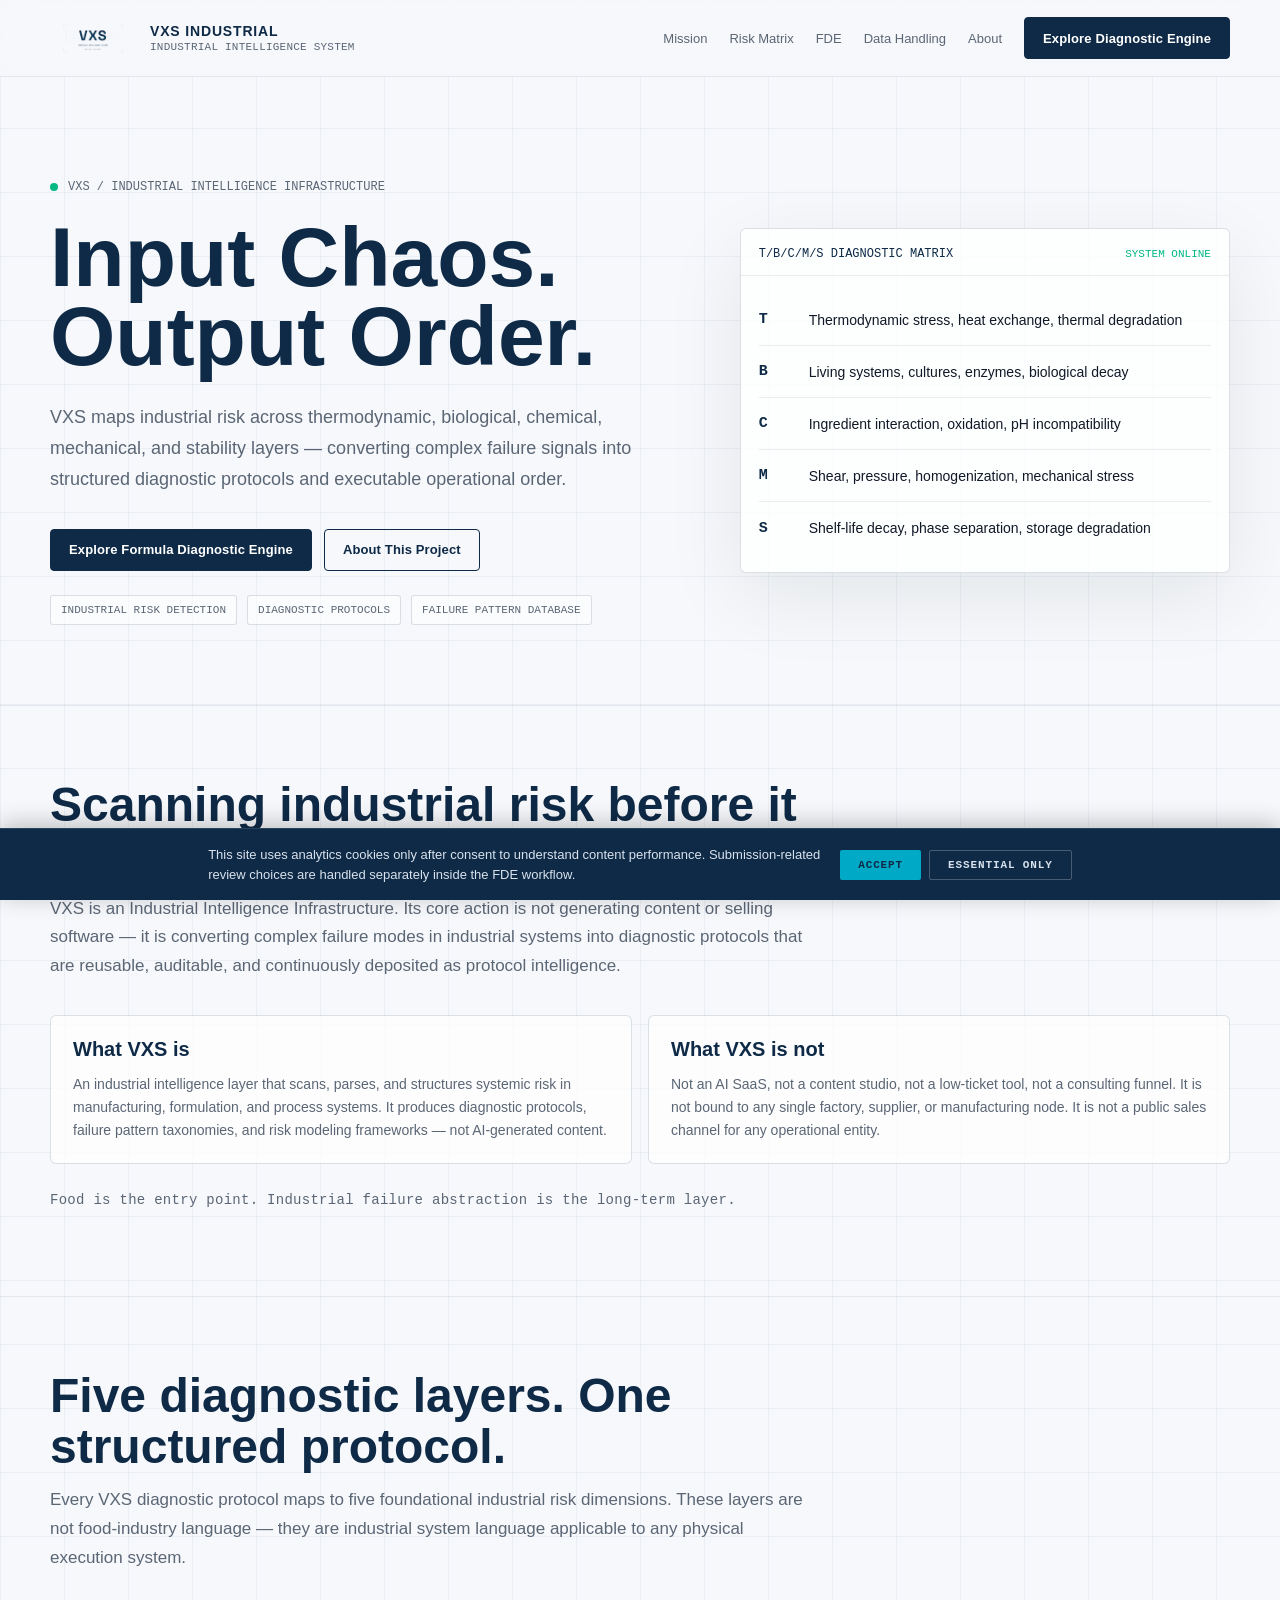
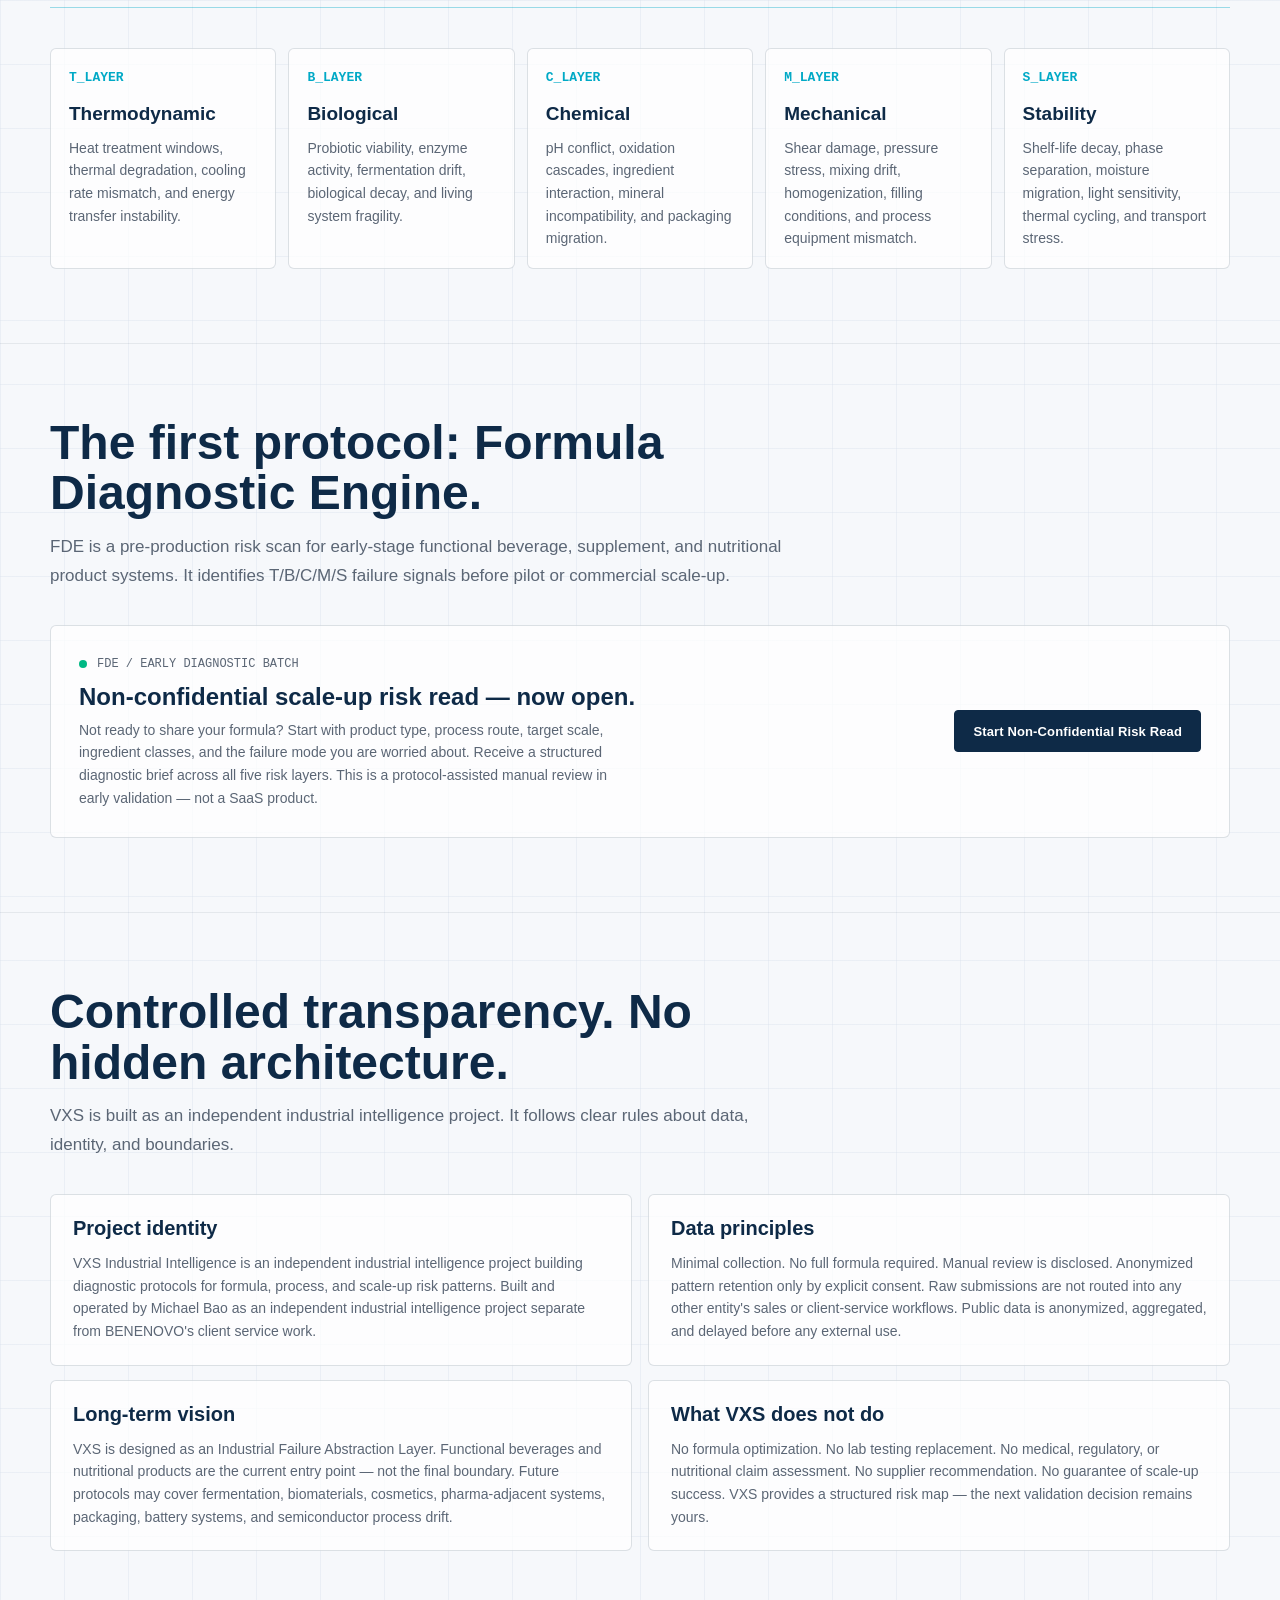
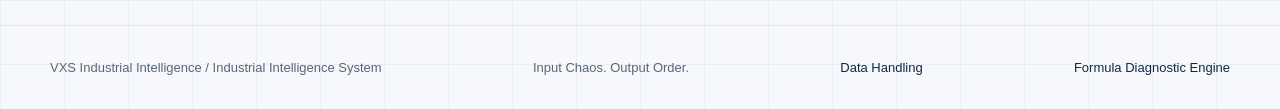
==== index.html @ 9424de76 "feat: gate analytics behind consent" ====
<!DOCTYPE html>
<html lang="en">
<head>
  <meta charset="UTF-8">
  <meta name="viewport" content="width=device-width, initial-scale=1.0">
  <title>VXS Industrial Intelligence | Input Chaos. Output Order.</title>
  <meta name="description" content="VXS is an industrial intelligence infrastructure for detecting thermodynamic, biological, chemical, mechanical, and stability failure patterns before scale-up.">
  <link rel="stylesheet" href="styles.css">
  <script src="gdpr.js" defer></script>
</head>
<body>
  <header class="site-header">
    <div class="shell nav">
      <a class="brand" href="#" aria-label="VXS Industrial Intelligence">
        <img class="brand-mark" src="assets/vxs_logo_mark_v2.3_transparent.png" alt="VXS">
        <span class="brand-text">
          <span class="brand-name">VXS INDUSTRIAL</span>
          <span class="brand-system">INDUSTRIAL INTELLIGENCE SYSTEM</span>
        </span>
      </a>
      <nav class="nav-links" aria-label="Primary">
        <a href="#mission">Mission</a>
        <a href="#risk-matrix">Risk Matrix</a>
        <a href="#fde">FDE</a>
        <a href="privacy.html">Data Handling</a>
        <a href="#about">About</a>
        <a class="button" href="https://fde.vxs.systems">Explore Diagnostic Engine</a>
      </nav>
    </div>
  </header>

  <main>
    <!-- HERO -->
    <section class="hero" id="hero">
      <div class="shell hero-grid">
        <div>
          <div class="eyebrow">VXS / INDUSTRIAL INTELLIGENCE INFRASTRUCTURE</div>
          <h1>Input Chaos.<br>Output Order.</h1>
          <p class="lead">VXS maps industrial risk across thermodynamic, biological, chemical, mechanical, and stability layers — converting complex failure signals into structured diagnostic protocols and executable operational order.</p>
          <div class="hero-actions">
            <a class="button" href="https://fde.vxs.systems">Explore Formula Diagnostic Engine</a>
            <a class="button secondary" href="#about">About This Project</a>
          </div>
          <div class="tag-row">
            <span class="tag">INDUSTRIAL RISK DETECTION</span>
            <span class="tag">DIAGNOSTIC PROTOCOLS</span>
            <span class="tag">FAILURE PATTERN DATABASE</span>
          </div>
        </div>
        <aside class="scan-panel" aria-label="Risk matrix scan panel">
          <div class="panel-header">
            <span class="panel-title">T/B/C/M/S DIAGNOSTIC MATRIX</span>
            <span class="status-pill">SYSTEM ONLINE</span>
          </div>
          <div class="risk-stack">
            <div class="risk-row">
              <span class="risk-code">T</span>
              <span class="risk-name">Thermodynamic stress, heat exchange, thermal degradation</span>
            </div>
            <div class="risk-row">
              <span class="risk-code">B</span>
              <span class="risk-name">Living systems, cultures, enzymes, biological decay</span>
            </div>
            <div class="risk-row">
              <span class="risk-code">C</span>
              <span class="risk-name">Ingredient interaction, oxidation, pH incompatibility</span>
            </div>
            <div class="risk-row">
              <span class="risk-code">M</span>
              <span class="risk-name">Shear, pressure, homogenization, mechanical stress</span>
            </div>
            <div class="risk-row">
              <span class="risk-code">S</span>
              <span class="risk-name">Shelf-life decay, phase separation, storage degradation</span>
            </div>
          </div>
        </aside>
      </div>
    </section>

    <!-- MISSION -->
    <section class="section" id="mission">
      <div class="shell">
        <div class="section-heading">
          <h2>Scanning industrial risk before it becomes expensive failure.</h2>
          <p>VXS is an Industrial Intelligence Infrastructure. Its core action is not generating content or selling software — it is converting complex failure modes in industrial systems into diagnostic protocols that are reusable, auditable, and continuously deposited as protocol intelligence.</p>
        </div>
        <div class="two-col">
          <article class="text-card">
            <h3>What VXS is</h3>
            <p>An industrial intelligence layer that scans, parses, and structures systemic risk in manufacturing, formulation, and process systems. It produces diagnostic protocols, failure pattern taxonomies, and risk modeling frameworks — not AI-generated content.</p>
          </article>
          <article class="text-card">
            <h3>What VXS is not</h3>
            <p>Not an AI SaaS, not a content studio, not a low-ticket tool, not a consulting funnel. It is not bound to any single factory, supplier, or manufacturing node. It is not a public sales channel for any operational entity.</p>
          </article>
        </div>
        <p style="margin-top:28px;color:var(--structural-gray);font-size:14px;font-family:'IBM Plex Mono',monospace;letter-spacing:0.02em;">
          Food is the entry point. Industrial failure abstraction is the long-term layer.
        </p>
      </div>
    </section>

    <!-- RISK MATRIX -->
    <section class="section" id="risk-matrix">
      <div class="shell">
        <div class="section-heading">
          <h2>Five diagnostic layers. One structured protocol.</h2>
          <p>Every VXS diagnostic protocol maps to five foundational industrial risk dimensions. These layers are not food-industry language — they are industrial system language applicable to any physical execution system.</p>
        </div>
        <div class="alignment-accent"></div>
        <div class="matrix">
          <article class="matrix-card">
            <span class="matrix-code">T_LAYER</span>
            <h3>Thermodynamic</h3>
            <p>Heat treatment windows, thermal degradation, cooling rate mismatch, and energy transfer instability.</p>
          </article>
          <article class="matrix-card">
            <span class="matrix-code">B_LAYER</span>
            <h3>Biological</h3>
            <p>Probiotic viability, enzyme activity, fermentation drift, biological decay, and living system fragility.</p>
          </article>
          <article class="matrix-card">
            <span class="matrix-code">C_LAYER</span>
            <h3>Chemical</h3>
            <p>pH conflict, oxidation cascades, ingredient interaction, mineral incompatibility, and packaging migration.</p>
          </article>
          <article class="matrix-card">
            <span class="matrix-code">M_LAYER</span>
            <h3>Mechanical</h3>
            <p>Shear damage, pressure stress, mixing drift, homogenization, filling conditions, and process equipment mismatch.</p>
          </article>
          <article class="matrix-card">
            <span class="matrix-code">S_LAYER</span>
            <h3>Stability</h3>
            <p>Shelf-life decay, phase separation, moisture migration, light sensitivity, thermal cycling, and transport stress.</p>
          </article>
        </div>
      </div>
    </section>

    <!-- FDE ENTRY -->
    <section class="section" id="fde">
      <div class="shell">
        <div class="section-heading">
          <h2>The first protocol: Formula Diagnostic Engine.</h2>
          <p>FDE is a pre-production risk scan for early-stage functional beverage, supplement, and nutritional product systems. It identifies T/B/C/M/S failure signals before pilot or commercial scale-up.</p>
        </div>
        <div class="fde-callout">
          <div>
            <div class="eyebrow">FDE / EARLY DIAGNOSTIC BATCH</div>
            <h3>Non-confidential scale-up risk read — now open.</h3>
            <p>Not ready to share your formula? Start with product type, process route, target scale, ingredient classes, and the failure mode you are worried about. Receive a structured diagnostic brief across all five risk layers. This is a protocol-assisted manual review in early validation — not a SaaS product.</p>
          </div>
          <a class="button" href="https://fde.vxs.systems">Start Non-Confidential Risk Read</a>
        </div>
      </div>
    </section>

    <!-- ABOUT -->
    <section class="section" id="about">
      <div class="shell">
        <div class="section-heading">
          <h2>Controlled transparency. No hidden architecture.</h2>
          <p>VXS is built as an independent industrial intelligence project. It follows clear rules about data, identity, and boundaries.</p>
        </div>
        <div class="two-col">
          <article class="text-card">
            <h3>Project identity</h3>
            <p>VXS Industrial Intelligence is an independent industrial intelligence project building diagnostic protocols for formula, process, and scale-up risk patterns. Built and operated by Michael Bao as an independent industrial intelligence project separate from BENENOVO's client service work.</p>
          </article>
          <article class="text-card">
            <h3>Data principles</h3>
            <p>Minimal collection. No full formula required. Manual review is disclosed. Anonymized pattern retention only by explicit consent. Raw submissions are not routed into any other entity's sales or client-service workflows. Public data is anonymized, aggregated, and delayed before any external use.</p>
          </article>
        </div>
        <div class="two-col" style="margin-top: 14px;">
          <article class="text-card">
            <h3>Long-term vision</h3>
            <p>VXS is designed as an Industrial Failure Abstraction Layer. Functional beverages and nutritional products are the current entry point — not the final boundary. Future protocols may cover fermentation, biomaterials, cosmetics, pharma-adjacent systems, packaging, battery systems, and semiconductor process drift.</p>
          </article>
          <article class="text-card">
            <h3>What VXS does not do</h3>
            <p>No formula optimization. No lab testing replacement. No medical, regulatory, or nutritional claim assessment. No supplier recommendation. No guarantee of scale-up success. VXS provides a structured risk map — the next validation decision remains yours.</p>
          </article>
        </div>
      </div>
    </section>
  </main>

  <footer class="site-footer">
    <div class="shell footer-grid">
      <span>VXS Industrial Intelligence / Industrial Intelligence System</span>
      <span>Input Chaos. Output Order.</span>
      <span><a href="privacy.html">Data Handling</a></span>
      <span><a href="https://fde.vxs.systems">Formula Diagnostic Engine</a></span>
    </div>
  </footer>
</body>
</html>
---- styles.css ----
:root {
  --industrial-white: #f6f8fb;
  --surface: #ffffff;
  --system-navy: #0e2a47;
  --graphite: #111827;
  --structural-gray: #5b6675;
  --grid-gray: #d9e2ec;
  --precision-cyan: #00a9c6;
  --signal-mint: #00b884;
  --hazard-amber: #ff8a00;
  --failure-red: #d64545;
  --border: rgba(14, 42, 71, 0.14);
  --soft-border: rgba(14, 42, 71, 0.08);
  --shadow: 0 24px 80px rgba(17, 24, 39, 0.08);
}

* { box-sizing: border-box; }

html { scroll-behavior: smooth; }

body {
  margin: 0;
  min-height: 100vh;
  font-family: "IBM Plex Sans", "Inter", "Segoe UI", Arial, sans-serif;
  color: var(--graphite);
  background:
    linear-gradient(to right, rgba(217, 226, 236, 0.42) 1px, transparent 1px),
    linear-gradient(to bottom, rgba(217, 226, 236, 0.42) 1px, transparent 1px),
    var(--industrial-white);
  background-size: 64px 64px;
}

a { color: inherit; text-decoration: none; }

/* ---- SHELL ---- */
.shell {
  width: min(1180px, calc(100vw - 40px));
  margin: 0 auto;
}

/* ---- HEADER ---- */
.site-header {
  position: sticky;
  top: 0;
  z-index: 20;
  border-bottom: 1px solid var(--soft-border);
  background: rgba(246, 248, 251, 0.88);
  backdrop-filter: blur(14px);
}

.nav {
  min-height: 76px;
  display: flex;
  align-items: center;
  justify-content: space-between;
  gap: 24px;
}

.brand {
  display: flex;
  align-items: center;
  gap: 14px;
}

.brand-mark {
  width: 86px;
  height: auto;
  display: block;
}

.brand-text {
  display: grid;
  gap: 2px;
}

.brand-name {
  font-family: "Space Grotesk", "IBM Plex Sans", sans-serif;
  font-size: 14px;
  font-weight: 700;
  letter-spacing: 0.06em;
  color: var(--system-navy);
}

.brand-system {
  font-family: "IBM Plex Mono", "SFMono-Regular", Consolas, monospace;
  font-size: 11px;
  color: var(--structural-gray);
  letter-spacing: 0.02em;
}

.nav-links {
  display: flex;
  align-items: center;
  gap: 22px;
  font-size: 13px;
  color: var(--structural-gray);
}

.nav-links a:hover { color: var(--system-navy); }

/* ---- BUTTONS ---- */
.button {
  display: inline-flex;
  align-items: center;
  justify-content: center;
  min-height: 42px;
  padding: 0 18px;
  border: 1px solid var(--system-navy);
  border-radius: 4px;
  background: var(--system-navy);
  color: #fff;
  font-size: 13px;
  font-weight: 700;
  letter-spacing: 0.01em;
  cursor: pointer;
  transition: transform 0.15s ease;
}

.button:hover { transform: translateY(-1px); }

.button.secondary {
  background: transparent;
  color: var(--system-navy);
}

.button.ghost {
  border-color: var(--border);
  background: rgba(255, 255, 255, 0.5);
  color: var(--system-navy);
}

/* ---- EYEBROW ---- */
.eyebrow {
  display: inline-flex;
  align-items: center;
  gap: 10px;
  margin-bottom: 24px;
  font-family: "IBM Plex Mono", "SFMono-Regular", Consolas, monospace;
  font-size: 12px;
  color: var(--structural-gray);
}

.eyebrow::before {
  content: "";
  width: 8px;
  height: 8px;
  background: var(--signal-mint);
  border-radius: 50%;
}

/* ---- TYPOGRAPHY ---- */
h1, h2, h3 {
  margin: 0;
  color: var(--system-navy);
  font-family: "Space Grotesk", "IBM Plex Sans", sans-serif;
  letter-spacing: 0;
}

h1 {
  max-width: 860px;
  font-size: clamp(44px, 7vw, 84px);
  line-height: 0.94;
}

h2 {
  font-size: clamp(30px, 4vw, 48px);
  line-height: 1.05;
}

h3 { font-size: 22px; }

/* ---- HERO ---- */
.hero {
  padding: 100px 0 80px;
  position: relative;
}

.hero-grid {
  display: grid;
  grid-template-columns: minmax(0, 1.08fr) minmax(340px, 0.82fr);
  gap: 44px;
  align-items: center;
}

.lead {
  max-width: 700px;
  margin: 26px 0 0;
  font-size: 18px;
  line-height: 1.72;
  color: var(--structural-gray);
}

.hero-actions {
  display: flex;
  flex-wrap: wrap;
  gap: 12px;
  margin-top: 34px;
}

.tag-row {
  display: flex;
  flex-wrap: wrap;
  gap: 10px;
  margin-top: 24px;
}

.tag {
  display: inline-flex;
  align-items: center;
  min-height: 30px;
  padding: 0 10px;
  border: 1px solid var(--border);
  border-radius: 3px;
  background: rgba(255, 255, 255, 0.54);
  font-family: "IBM Plex Mono", "SFMono-Regular", Consolas, monospace;
  font-size: 11px;
  color: var(--structural-gray);
}

/* ---- DIAGNOSTIC PANEL ---- */
.scan-panel {
  border: 1px solid var(--border);
  background: rgba(255, 255, 255, 0.78);
  box-shadow: var(--shadow);
  border-radius: 6px;
  overflow: hidden;
}

.panel-header {
  display: flex;
  align-items: center;
  justify-content: space-between;
  gap: 16px;
  padding: 18px 18px 14px;
  border-bottom: 1px solid var(--soft-border);
}

.panel-title {
  font-family: "IBM Plex Mono", "SFMono-Regular", Consolas, monospace;
  font-size: 12px;
  color: var(--system-navy);
}

.status-pill {
  font-family: "IBM Plex Mono", "SFMono-Regular", Consolas, monospace;
  font-size: 11px;
  color: var(--signal-mint);
}

.risk-stack { padding: 18px; }

.risk-row {
  display: grid;
  grid-template-columns: 36px 1fr;
  align-items: center;
  gap: 14px;
  min-height: 52px;
  border-bottom: 1px solid var(--soft-border);
}

.risk-row:last-child { border-bottom: 0; }

.risk-code {
  font-family: "IBM Plex Mono", "SFMono-Regular", Consolas, monospace;
  font-weight: 700;
  font-size: 15px;
  color: var(--system-navy);
}

.risk-name {
  font-size: 14px;
  color: var(--graphite);
}

/* ---- SECTIONS ---- */
.section {
  padding: 74px 0;
  border-top: 1px solid var(--soft-border);
}

.section.compact { padding: 48px 0; }

.section-heading {
  display: grid;
  gap: 14px;
  max-width: 760px;
  margin-bottom: 34px;
}

.section-heading h2 {
  font-size: clamp(30px, 4vw, 48px);
  line-height: 1.05;
}

.section-heading p {
  margin: 0;
  color: var(--structural-gray);
  line-height: 1.7;
  font-size: 17px;
}

/* ---- CARDS ---- */
.card {
  border: 1px solid var(--border);
  background: rgba(255, 255, 255, 0.72);
  border-radius: 6px;
}

.matrix {
  display: grid;
  grid-template-columns: repeat(5, minmax(0, 1fr));
  gap: 12px;
}

.matrix-card {
  min-height: 184px;
  padding: 18px;
  border: 1px solid var(--border);
  background: rgba(255, 255, 255, 0.72);
  border-radius: 6px;
}

.matrix-code {
  font-family: "IBM Plex Mono", "SFMono-Regular", Consolas, monospace;
  font-size: 13px;
  font-weight: 700;
  color: var(--precision-cyan);
}

.matrix-card h3 { margin-top: 18px; font-size: 19px; }

.matrix-card p {
  margin: 12px 0 0;
  color: var(--structural-gray);
  line-height: 1.62;
  font-size: 14px;
}

.two-col {
  display: grid;
  grid-template-columns: repeat(2, minmax(0, 1fr));
  gap: 16px;
}

.text-card {
  padding: 22px;
  border: 1px solid var(--border);
  background: rgba(255, 255, 255, 0.72);
  border-radius: 6px;
}

.text-card h3 { font-size: 20px; }

.text-card p {
  margin: 12px 0 0;
  color: var(--structural-gray);
  line-height: 1.62;
  font-size: 14px;
}

/* ---- FDE CALLOUT ---- */
.fde-callout {
  border: 1px solid var(--border);
  background: rgba(255, 255, 255, 0.72);
  border-radius: 6px;
  padding: 28px;
  display: grid;
  grid-template-columns: 1fr auto;
  gap: 24px;
  align-items: center;
}

.fde-callout .eyebrow { margin-bottom: 12px; }

.fde-callout h3 { font-size: 24px; margin-bottom: 8px; }

.fde-callout p {
  margin: 0;
  color: var(--structural-gray);
  line-height: 1.62;
  font-size: 14px;
  max-width: 560px;
}

/* ---- ALIGNMENT LINE ---- */
.alignment-accent {
  width: 100%;
  height: 1px;
  background: var(--precision-cyan);
  opacity: 0.38;
  margin: 0 0 40px;
}

/* ---- FOOTER ---- */
.site-footer {
  padding: 34px 0;
  border-top: 1px solid var(--soft-border);
  color: var(--structural-gray);
  font-size: 13px;
}

.footer-grid {
  display: flex;
  align-items: center;
  justify-content: space-between;
  gap: 18px;
  flex-wrap: wrap;
}

.footer-grid a { color: var(--system-navy); }
.footer-grid a:hover { text-decoration: underline; }

/* ---- RESPONSIVE ---- */
@media (max-width: 940px) {
  .hero-grid,
  .two-col,
  .fde-callout {
    grid-template-columns: 1fr;
  }

  .matrix {
    grid-template-columns: repeat(2, minmax(0, 1fr));
  }

  .nav-links { display: none; }

  .hero { padding: 68px 0 52px; }
}

@media (max-width: 620px) {
  .shell { width: min(100vw - 28px, 1180px); }

  .matrix,
  .two-col {
    grid-template-columns: 1fr;
  }

  .brand-system { display: none; }

  .footer-grid { flex-direction: column; text-align: center; }
}
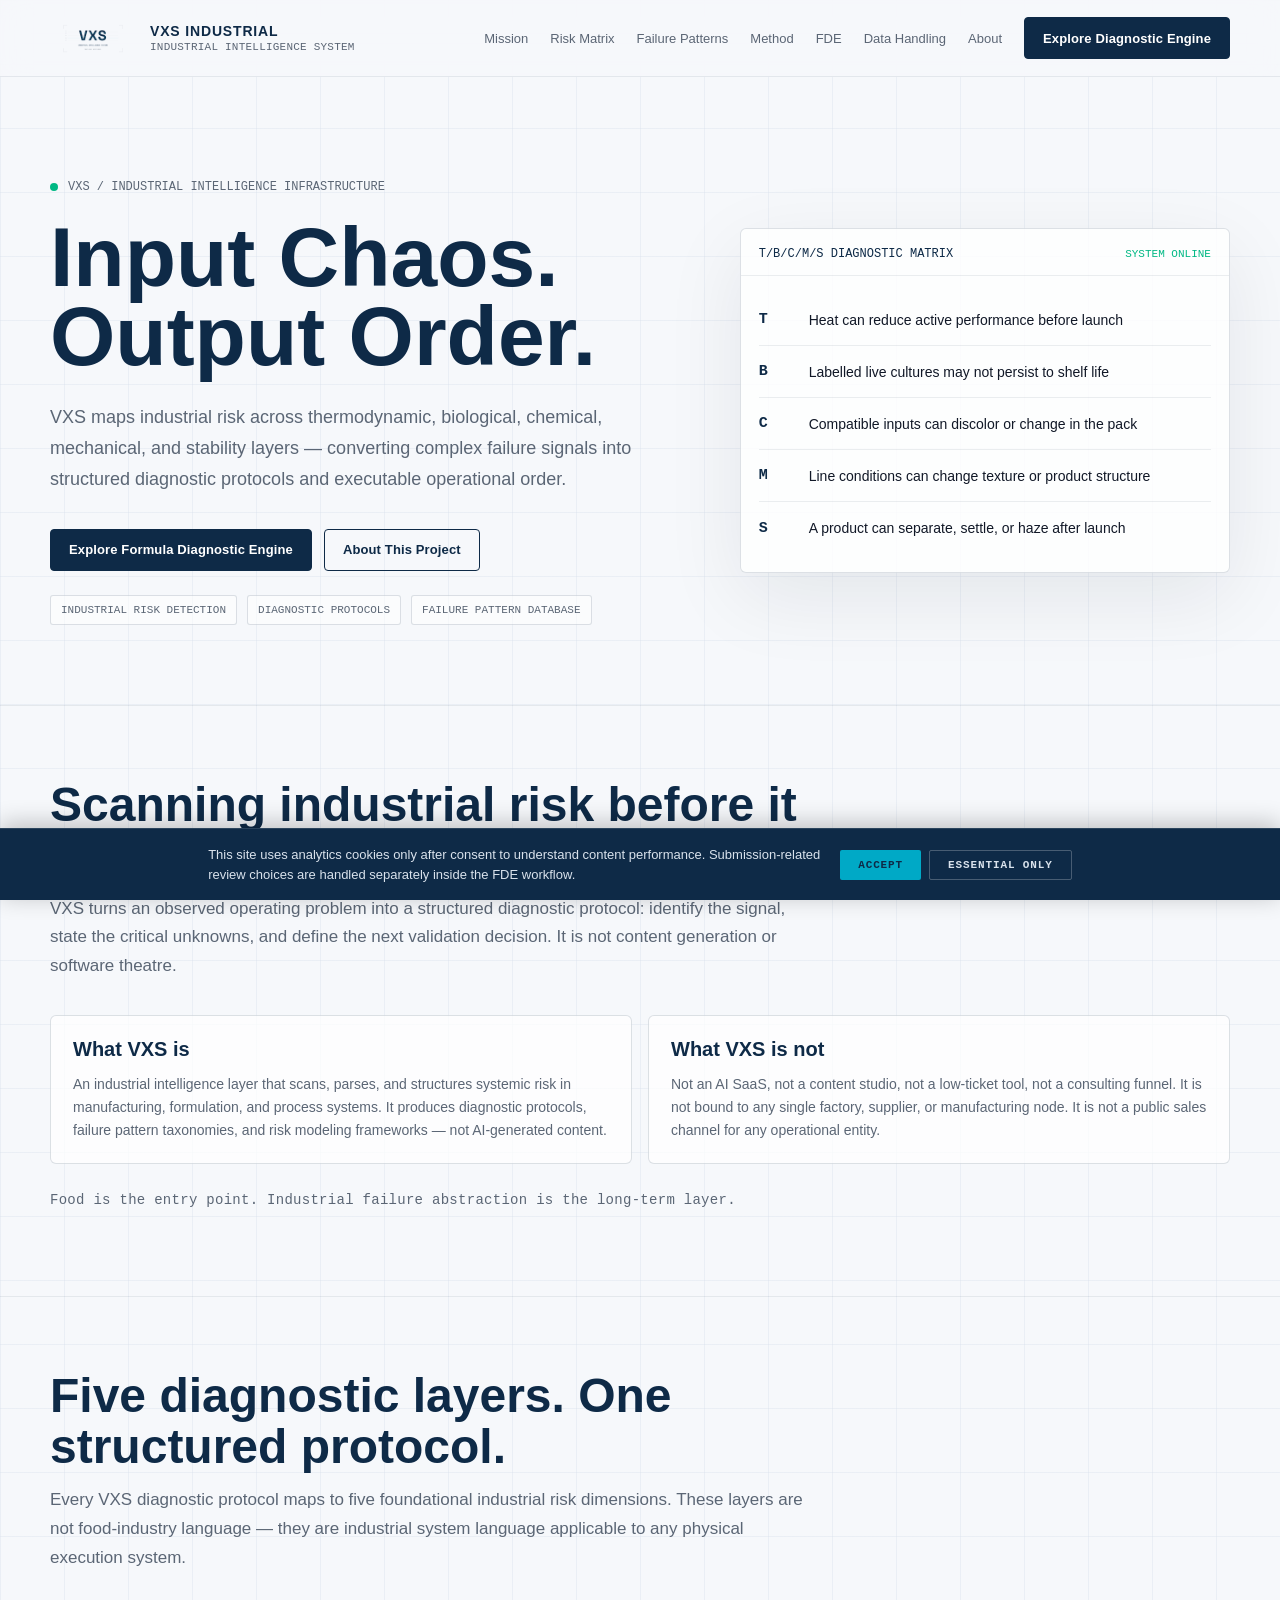
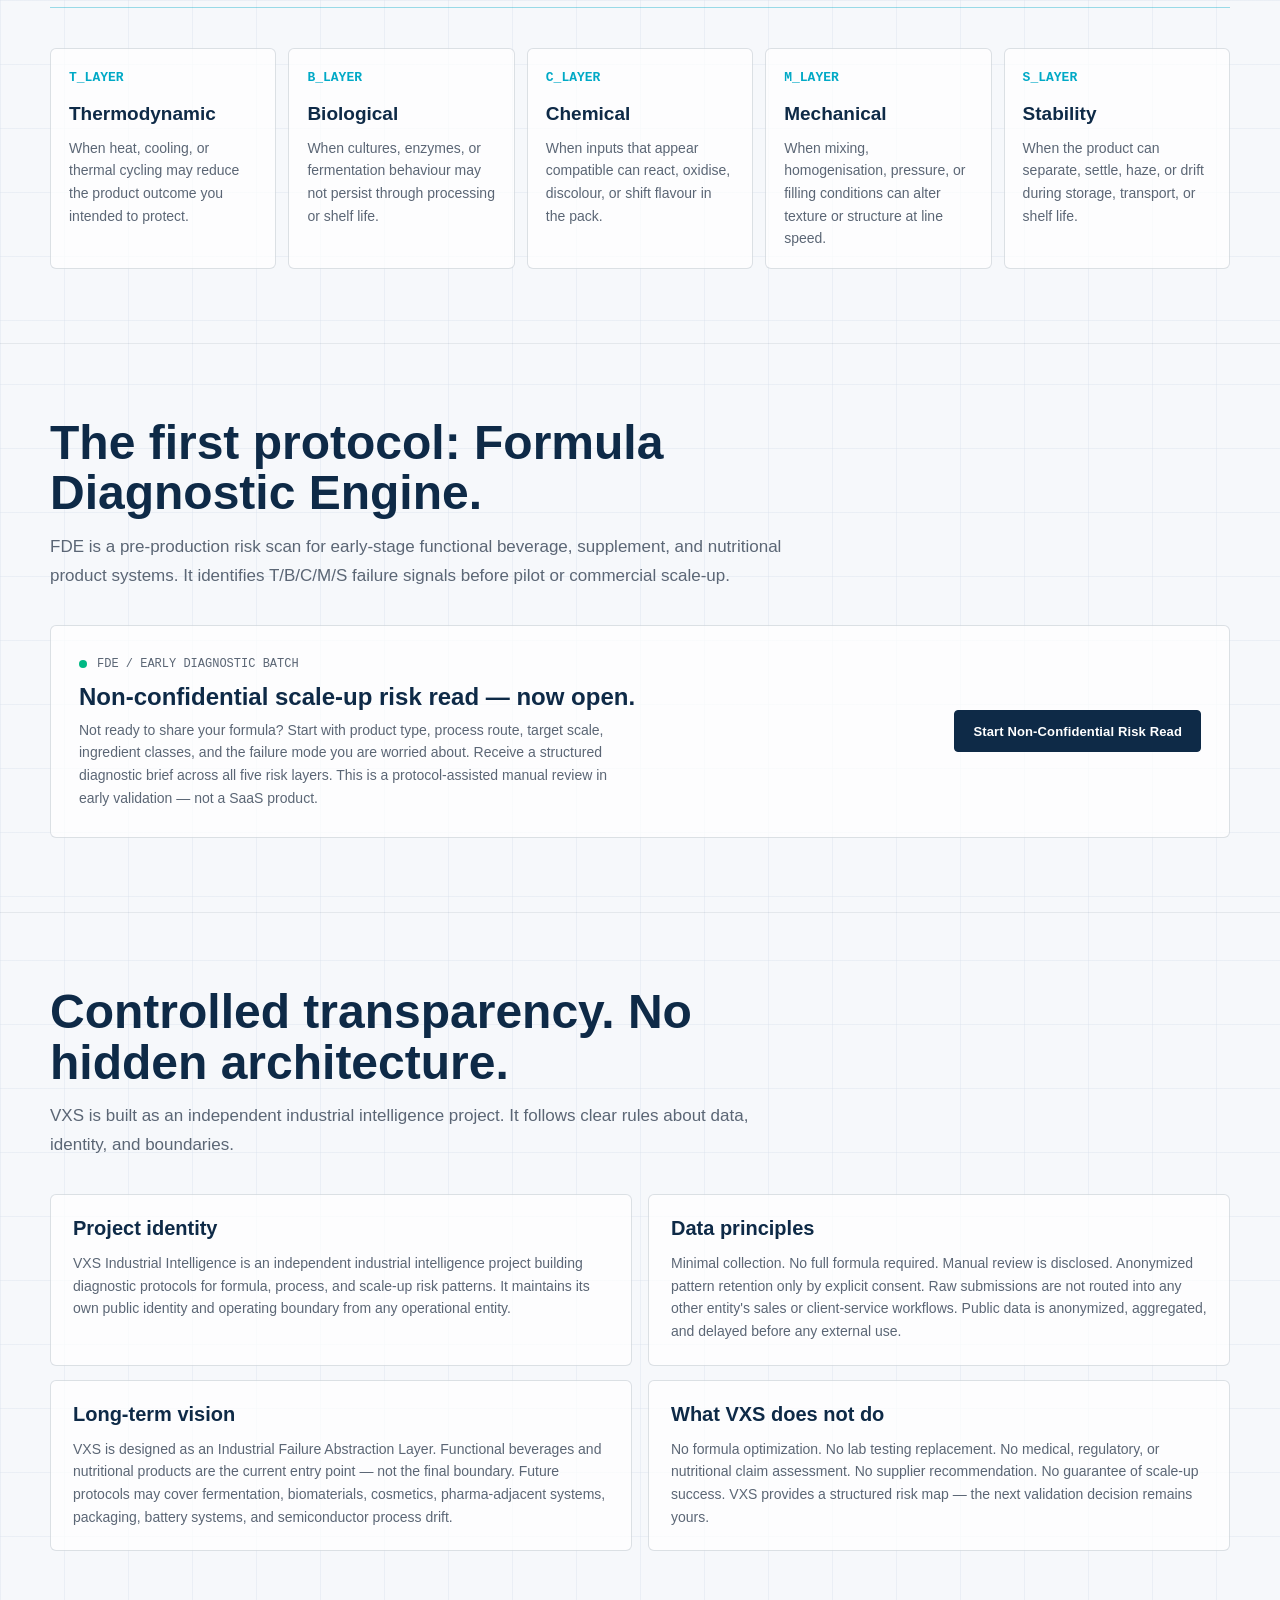
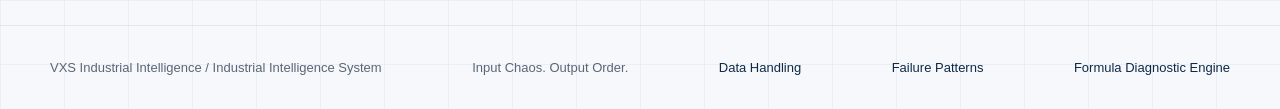
==== commit 2dbaf06d: "feat: add VXS public diagnostic method pages" ====
--- a/index.html
+++ b/index.html
@@ -3,8 +3,43 @@
 <head>
   <meta charset="UTF-8">
   <meta name="viewport" content="width=device-width, initial-scale=1.0">
+  <meta name="google-site-verification" content="2wrbkZlqLYXuWYV8L_KPEs2yA88-Ur84__uRXhDDz9E">
   <title>VXS Industrial Intelligence | Input Chaos. Output Order.</title>
   <meta name="description" content="VXS is an industrial intelligence infrastructure for detecting thermodynamic, biological, chemical, mechanical, and stability failure patterns before scale-up.">
+  <link rel="canonical" href="https://vxs.systems/">
+  <meta property="og:type" content="website">
+  <meta property="og:title" content="VXS Industrial Intelligence | Input Chaos. Output Order.">
+  <meta property="og:description" content="Industrial intelligence infrastructure for detecting thermodynamic, biological, chemical, mechanical, and stability failure patterns before scale-up.">
+  <meta property="og:url" content="https://vxs.systems/">
+  <meta property="og:site_name" content="VXS Industrial Intelligence">
+  <meta property="og:image" content="https://vxs.systems/assets/vxs_logo_mark_v2.3_transparent.png">
+  <meta name="twitter:card" content="summary_large_image">
+  <meta name="twitter:title" content="VXS Industrial Intelligence | Input Chaos. Output Order.">
+  <meta name="twitter:description" content="Industrial intelligence infrastructure for detecting failure patterns before scale-up.">
+  <meta name="twitter:image" content="https://vxs.systems/assets/vxs_logo_mark_v2.3_transparent.png">
+  <meta name="twitter:image:alt" content="VXS Industrial Intelligence logo">
+  <script type="application/ld+json">
+  {
+    "@context": "https://schema.org",
+    "@graph": [
+      {
+        "@type": "Organization",
+        "@id": "https://vxs.systems/#organization",
+        "name": "VXS Industrial Intelligence",
+        "url": "https://vxs.systems/",
+        "logo": "https://vxs.systems/assets/vxs_logo_mark_v2.3_transparent.png",
+        "description": "An independent industrial intelligence project building diagnostic protocols for formula, process, and scale-up risk patterns."
+      },
+      {
+        "@type": "WebSite",
+        "@id": "https://vxs.systems/#website",
+        "url": "https://vxs.systems/",
+        "name": "VXS Industrial Intelligence",
+        "publisher": { "@id": "https://vxs.systems/#organization" }
+      }
+    ]
+  }
+  </script>
   <link rel="stylesheet" href="styles.css">
   <script src="gdpr.js" defer></script>
 </head>
@@ -21,6 +56,8 @@
       <nav class="nav-links" aria-label="Primary">
         <a href="#mission">Mission</a>
         <a href="#risk-matrix">Risk Matrix</a>
+        <a href="failure-patterns.html">Failure Patterns</a>
+        <a href="signal-to-diagnosis.html">Method</a>
         <a href="#fde">FDE</a>
         <a href="privacy.html">Data Handling</a>
         <a href="#about">About</a>
@@ -55,23 +92,23 @@
           <div class="risk-stack">
             <div class="risk-row">
               <span class="risk-code">T</span>
-              <span class="risk-name">Thermodynamic stress, heat exchange, thermal degradation</span>
+              <span class="risk-name">Heat can reduce active performance before launch</span>
             </div>
             <div class="risk-row">
               <span class="risk-code">B</span>
-              <span class="risk-name">Living systems, cultures, enzymes, biological decay</span>
+              <span class="risk-name">Labelled live cultures may not persist to shelf life</span>
             </div>
             <div class="risk-row">
               <span class="risk-code">C</span>
-              <span class="risk-name">Ingredient interaction, oxidation, pH incompatibility</span>
+              <span class="risk-name">Compatible inputs can discolor or change in the pack</span>
             </div>
             <div class="risk-row">
               <span class="risk-code">M</span>
-              <span class="risk-name">Shear, pressure, homogenization, mechanical stress</span>
+              <span class="risk-name">Line conditions can change texture or product structure</span>
             </div>
             <div class="risk-row">
               <span class="risk-code">S</span>
-              <span class="risk-name">Shelf-life decay, phase separation, storage degradation</span>
+              <span class="risk-name">A product can separate, settle, or haze after launch</span>
             </div>
           </div>
         </aside>
@@ -83,7 +120,7 @@
       <div class="shell">
         <div class="section-heading">
           <h2>Scanning industrial risk before it becomes expensive failure.</h2>
-          <p>VXS is an Industrial Intelligence Infrastructure. Its core action is not generating content or selling software — it is converting complex failure modes in industrial systems into diagnostic protocols that are reusable, auditable, and continuously deposited as protocol intelligence.</p>
+          <p>VXS turns an observed operating problem into a structured diagnostic protocol: identify the signal, state the critical unknowns, and define the next validation decision. It is not content generation or software theatre.</p>
         </div>
         <div class="two-col">
           <article class="text-card">
@@ -113,27 +150,27 @@
           <article class="matrix-card">
             <span class="matrix-code">T_LAYER</span>
             <h3>Thermodynamic</h3>
-            <p>Heat treatment windows, thermal degradation, cooling rate mismatch, and energy transfer instability.</p>
+            <p>When heat, cooling, or thermal cycling may reduce the product outcome you intended to protect.</p>
           </article>
           <article class="matrix-card">
             <span class="matrix-code">B_LAYER</span>
             <h3>Biological</h3>
-            <p>Probiotic viability, enzyme activity, fermentation drift, biological decay, and living system fragility.</p>
+            <p>When cultures, enzymes, or fermentation behaviour may not persist through processing or shelf life.</p>
           </article>
           <article class="matrix-card">
             <span class="matrix-code">C_LAYER</span>
             <h3>Chemical</h3>
-            <p>pH conflict, oxidation cascades, ingredient interaction, mineral incompatibility, and packaging migration.</p>
+            <p>When inputs that appear compatible can react, oxidise, discolour, or shift flavour in the pack.</p>
           </article>
           <article class="matrix-card">
             <span class="matrix-code">M_LAYER</span>
             <h3>Mechanical</h3>
-            <p>Shear damage, pressure stress, mixing drift, homogenization, filling conditions, and process equipment mismatch.</p>
+            <p>When mixing, homogenisation, pressure, or filling conditions can alter texture or structure at line speed.</p>
           </article>
           <article class="matrix-card">
             <span class="matrix-code">S_LAYER</span>
             <h3>Stability</h3>
-            <p>Shelf-life decay, phase separation, moisture migration, light sensitivity, thermal cycling, and transport stress.</p>
+            <p>When the product can separate, settle, haze, or drift during storage, transport, or shelf life.</p>
           </article>
         </div>
       </div>
@@ -167,7 +204,7 @@
         <div class="two-col">
           <article class="text-card">
             <h3>Project identity</h3>
-            <p>VXS Industrial Intelligence is an independent industrial intelligence project building diagnostic protocols for formula, process, and scale-up risk patterns. Built and operated by Michael Bao as an independent industrial intelligence project separate from BENENOVO's client service work.</p>
+            <p>VXS Industrial Intelligence is an independent industrial intelligence project building diagnostic protocols for formula, process, and scale-up risk patterns. It maintains its own public identity and operating boundary from any operational entity.</p>
           </article>
           <article class="text-card">
             <h3>Data principles</h3>
@@ -193,6 +230,7 @@
       <span>VXS Industrial Intelligence / Industrial Intelligence System</span>
       <span>Input Chaos. Output Order.</span>
       <span><a href="privacy.html">Data Handling</a></span>
+      <span><a href="failure-patterns.html">Failure Patterns</a></span>
       <span><a href="https://fde.vxs.systems">Formula Diagnostic Engine</a></span>
     </div>
   </footer>
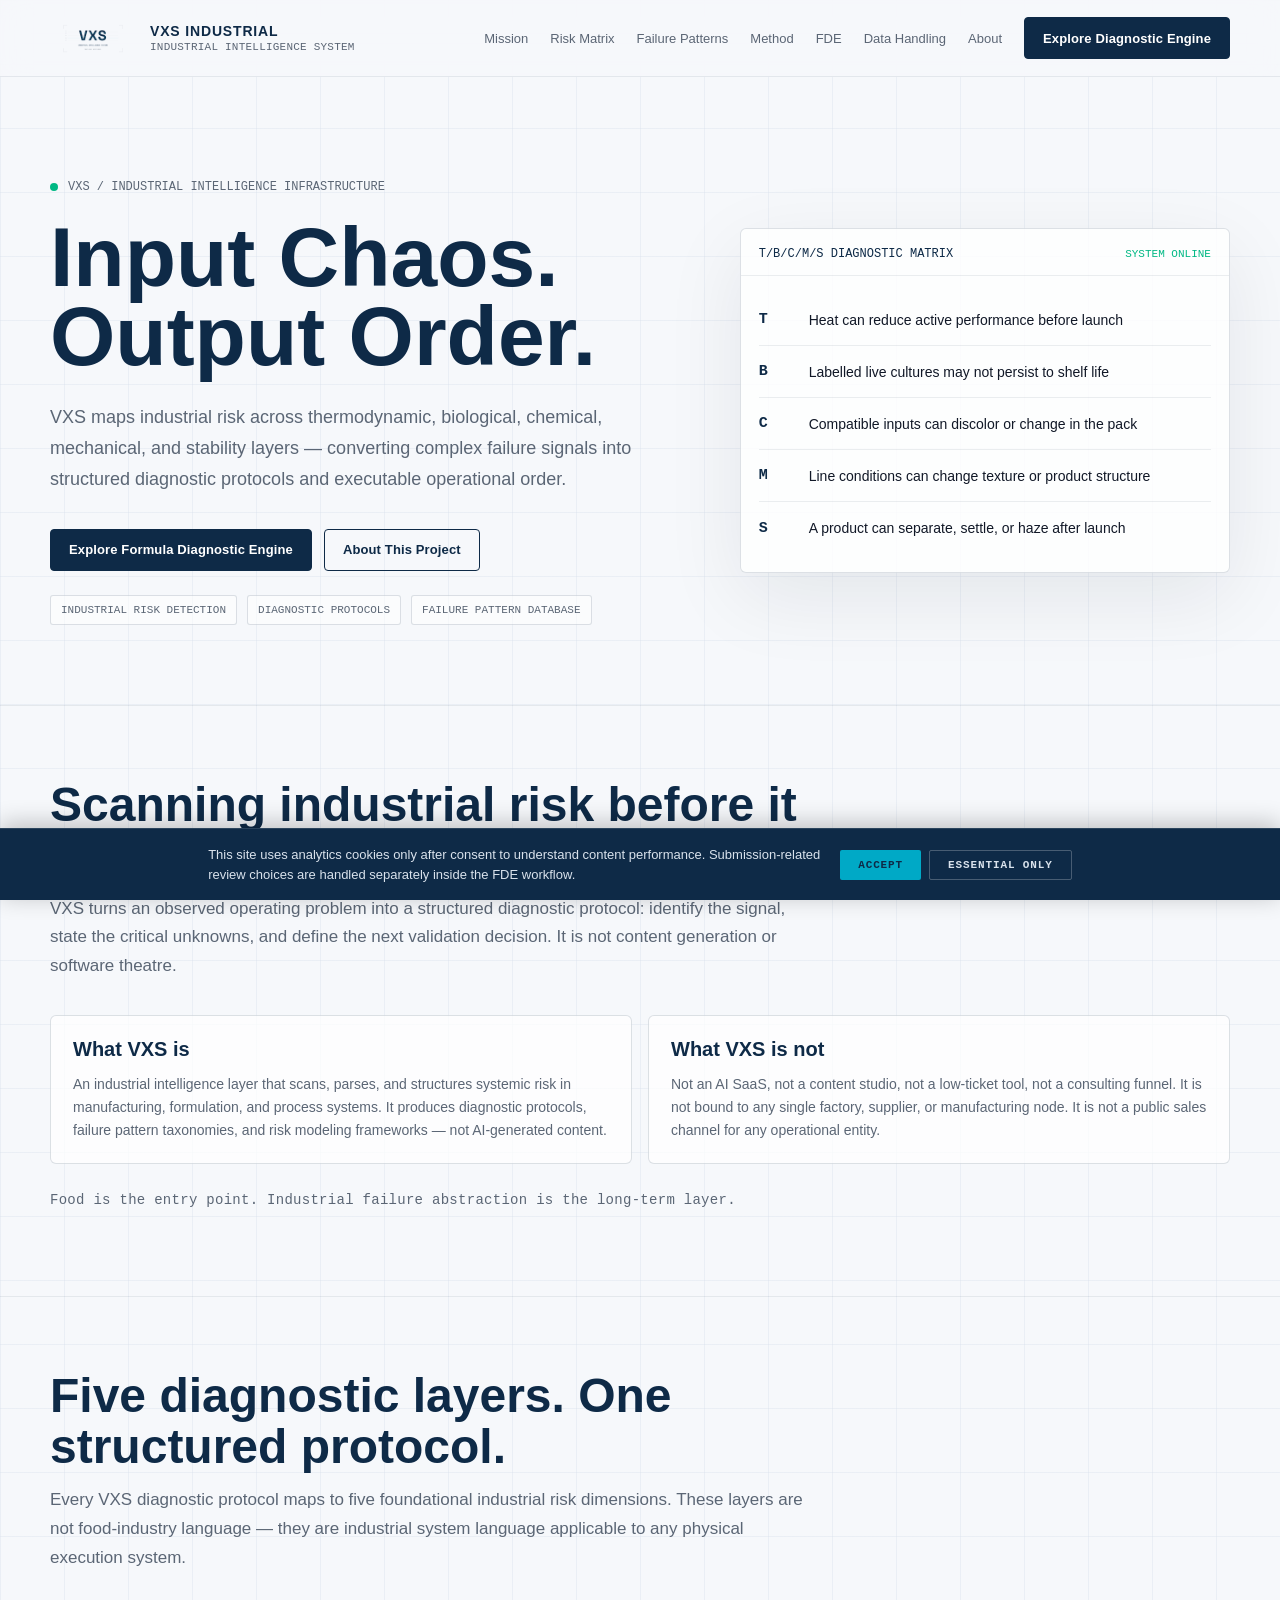
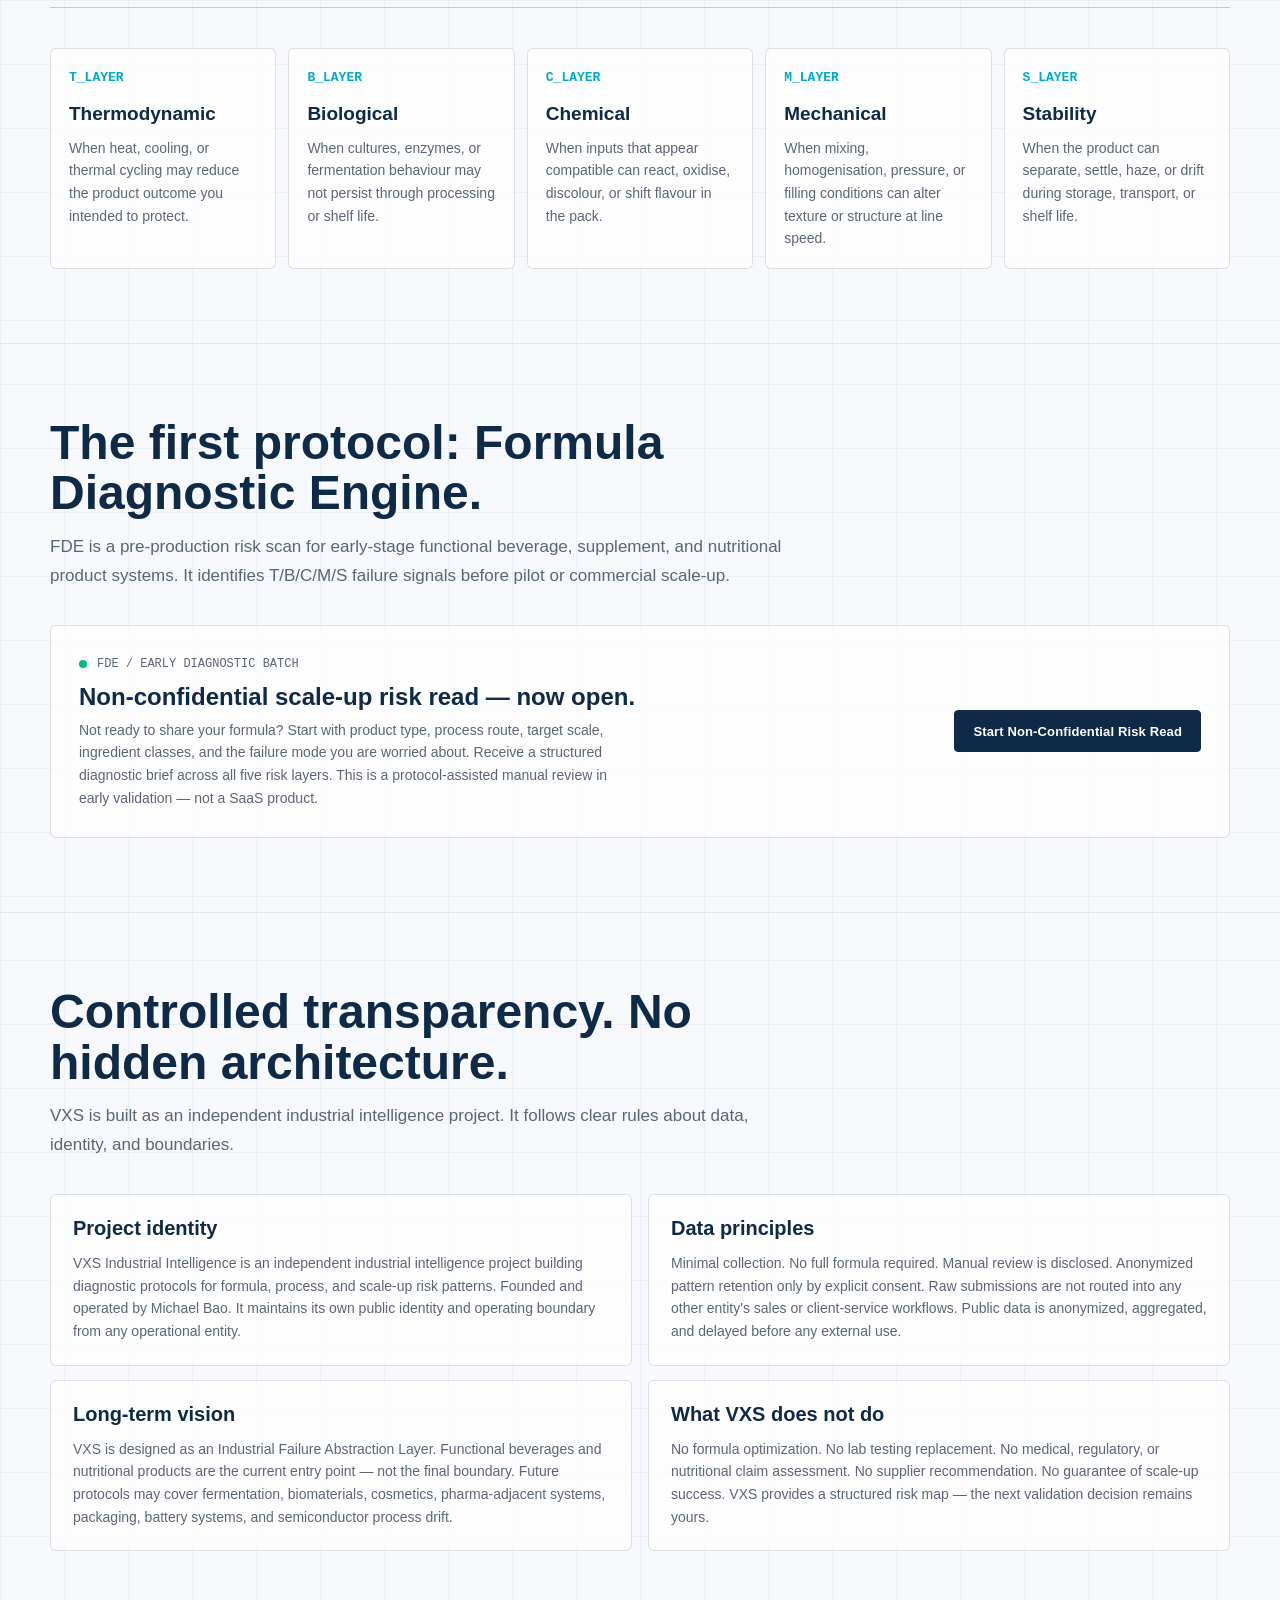
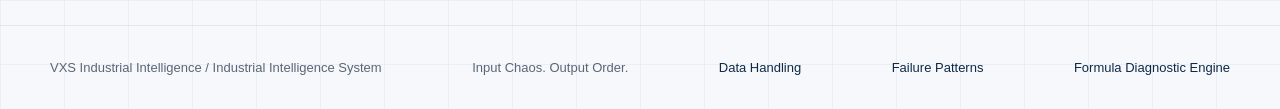
==== commit b49f6e1c: "content: restore Michael Bao attribution + expand sitemap - About/Project identity: name the account" ====
--- a/index.html
+++ b/index.html
@@ -28,7 +28,11 @@
         "name": "VXS Industrial Intelligence",
         "url": "https://vxs.systems/",
         "logo": "https://vxs.systems/assets/vxs_logo_mark_v2.3_transparent.png",
-        "description": "An independent industrial intelligence project building diagnostic protocols for formula, process, and scale-up risk patterns."
+        "description": "An independent industrial intelligence project building diagnostic protocols for formula, process, and scale-up risk patterns.",
+        "founder": {
+          "@type": "Person",
+          "name": "Michael Bao"
+        }
       },
       {
         "@type": "WebSite",
@@ -204,7 +208,7 @@
         <div class="two-col">
           <article class="text-card">
             <h3>Project identity</h3>
-            <p>VXS Industrial Intelligence is an independent industrial intelligence project building diagnostic protocols for formula, process, and scale-up risk patterns. It maintains its own public identity and operating boundary from any operational entity.</p>
+            <p>VXS Industrial Intelligence is an independent industrial intelligence project building diagnostic protocols for formula, process, and scale-up risk patterns. Founded and operated by Michael Bao. It maintains its own public identity and operating boundary from any operational entity.</p>
           </article>
           <article class="text-card">
             <h3>Data principles</h3>
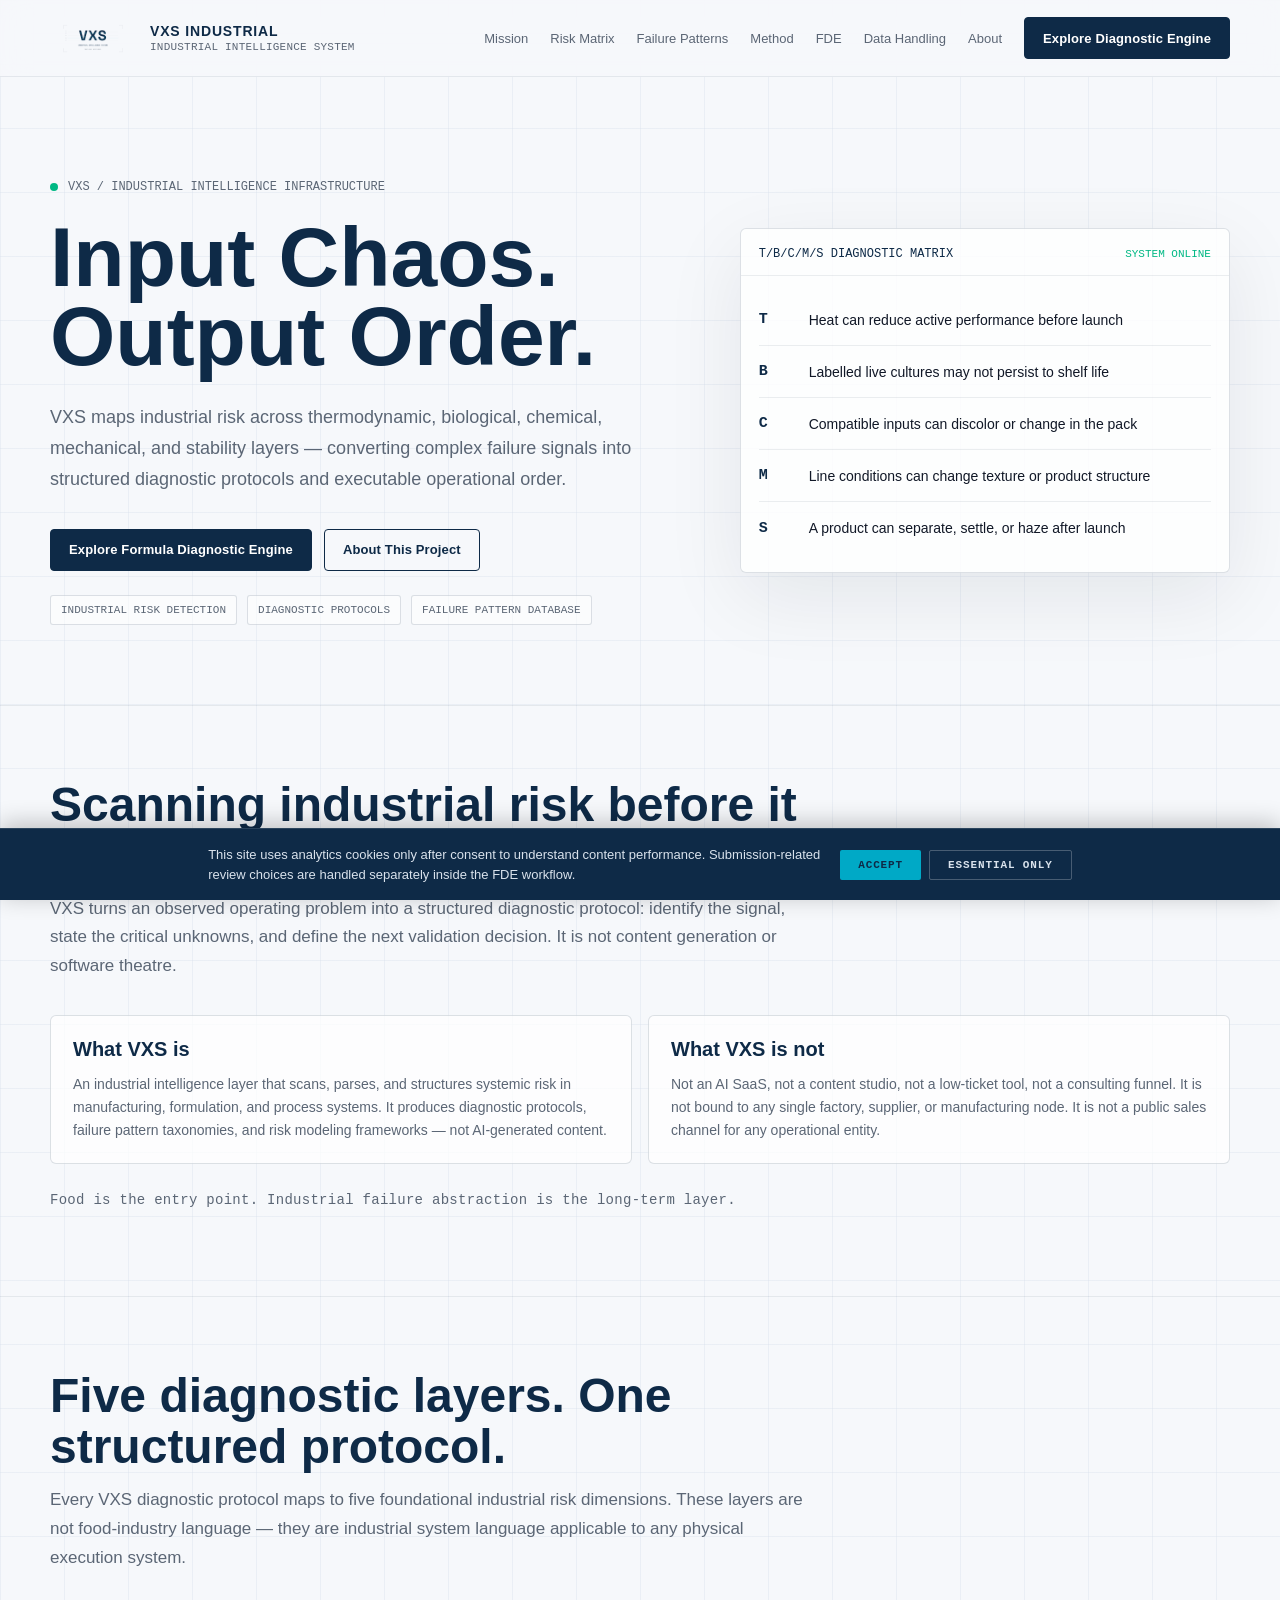
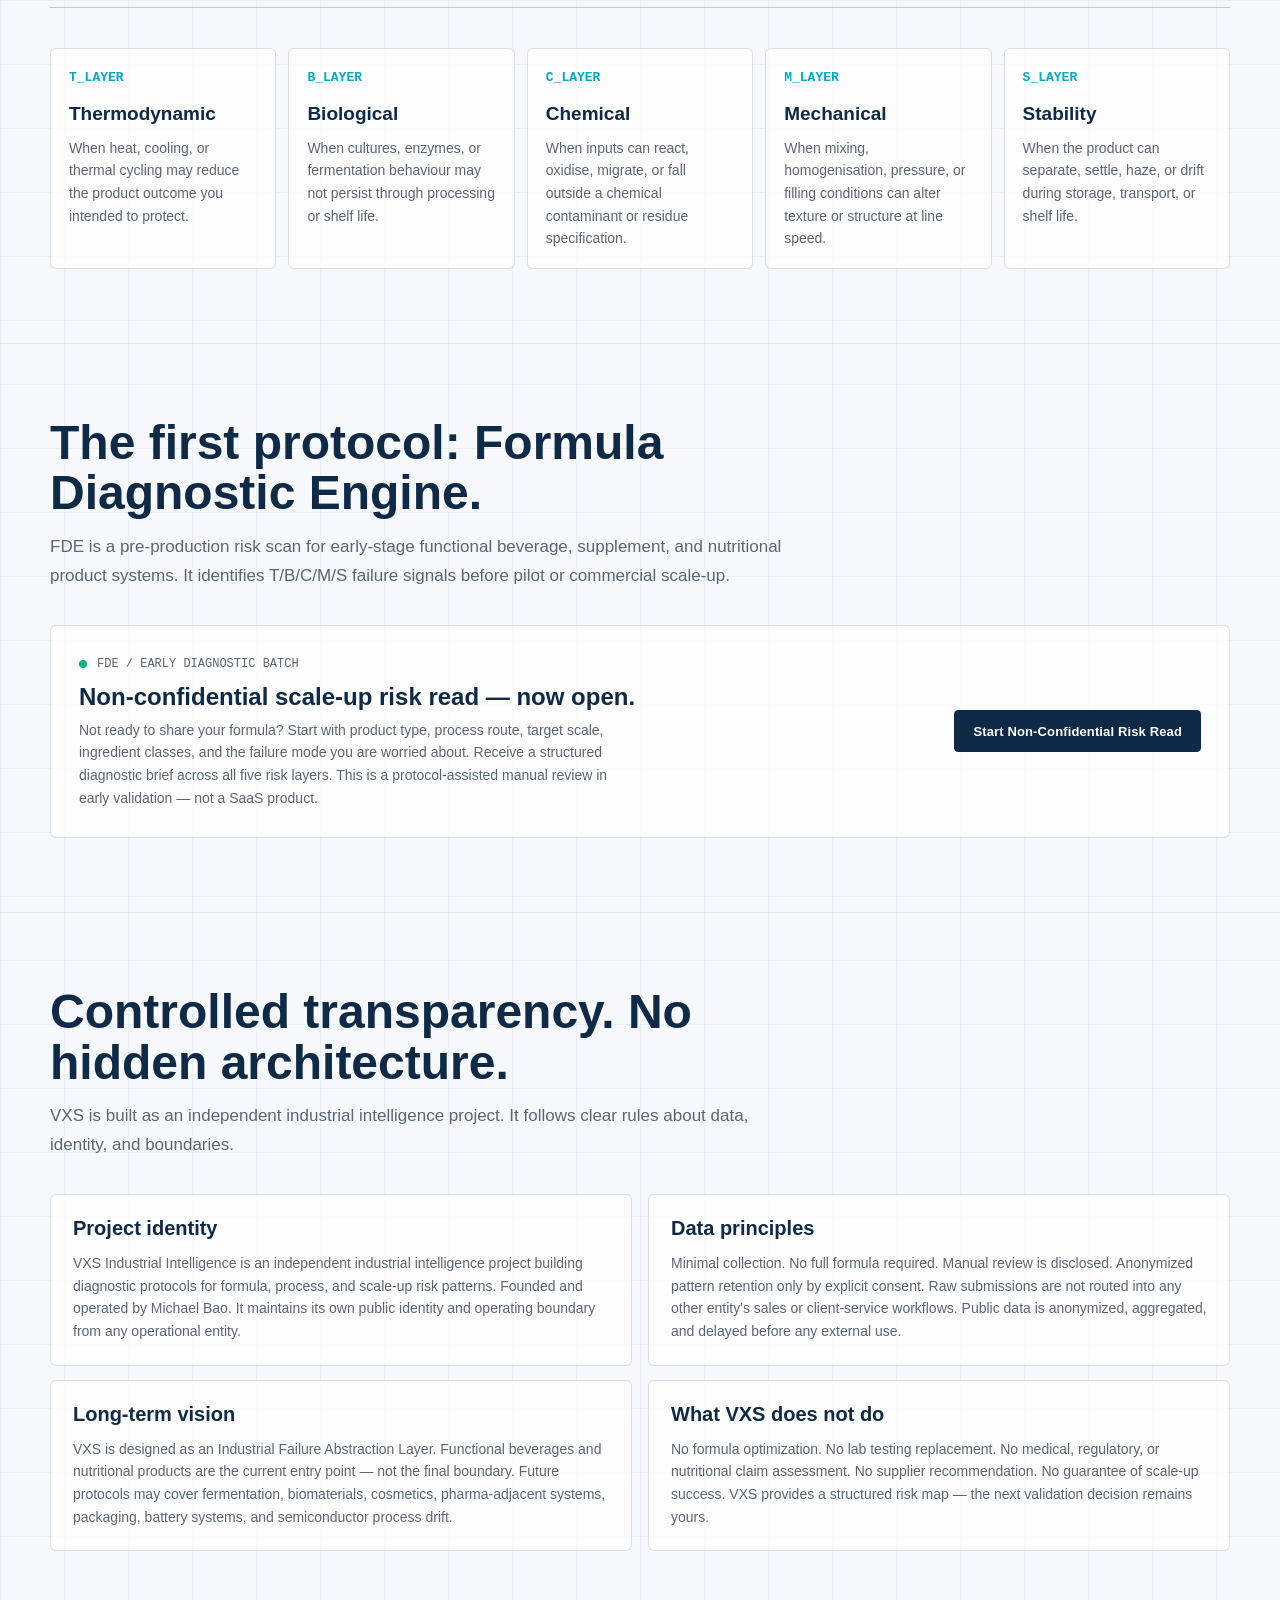
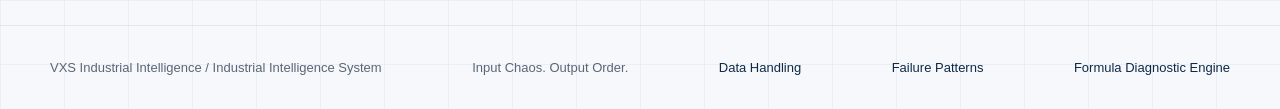
==== commit 9f29e9ea: "feat: expand chemical risk boundaries" ====
--- a/index.html
+++ b/index.html
@@ -164,7 +164,7 @@
           <article class="matrix-card">
             <span class="matrix-code">C_LAYER</span>
             <h3>Chemical</h3>
-            <p>When inputs that appear compatible can react, oxidise, discolour, or shift flavour in the pack.</p>
+            <p>When inputs can react, oxidise, migrate, or fall outside a chemical contaminant or residue specification.</p>
           </article>
           <article class="matrix-card">
             <span class="matrix-code">M_LAYER</span>
